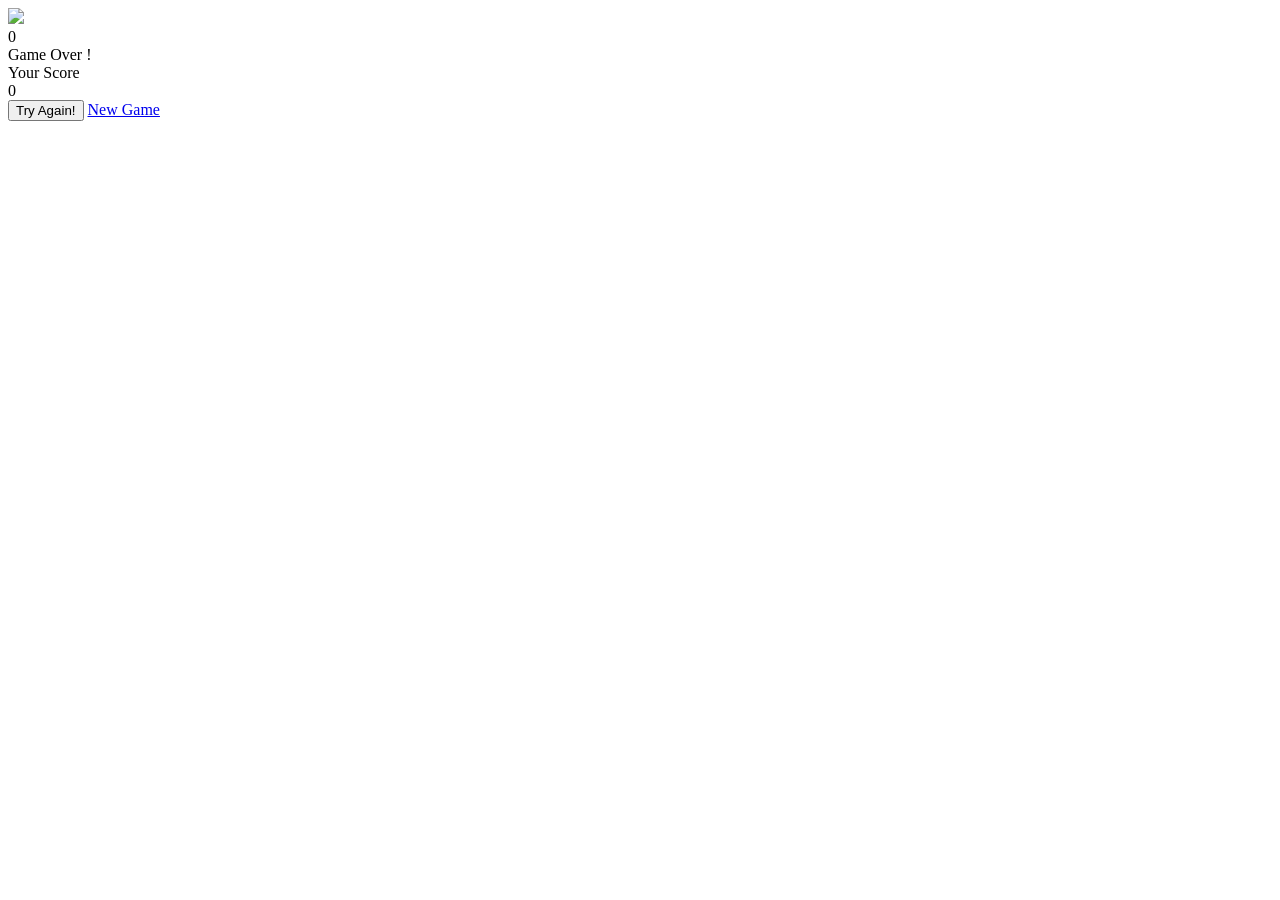
==== indexCat.html @ 8f4a55f2 "Added Score Page" ====
<!DOCTYPE html>
<html>

<head>
    <title>GameINT | Cat</title>
    <link rel="stylesheet" href="styleCat.css" />
    <link rel="icon" href="logo.jpeg">
</head>

<body onkeyup="keyCheck(event);" class="body">

    <div class="background" id="background">

        <img src="2Run (1).png" class="player" id="player" />
        <div class="score" id="score">0 </div>
        <div class="endScreen" id="endScreen">
            <div>Game Over !</div>
            <div>Your Score</div>
            <div class="endScore" id="endScore">0</div>
            <button class="btn" onclick="reload();">Try Again!</button>
            <a href="indexGame.html" class="btn2">New Game</a>
        </div>
    </div>

    <script src="scriptCat.js"></script>
</body>

</html>
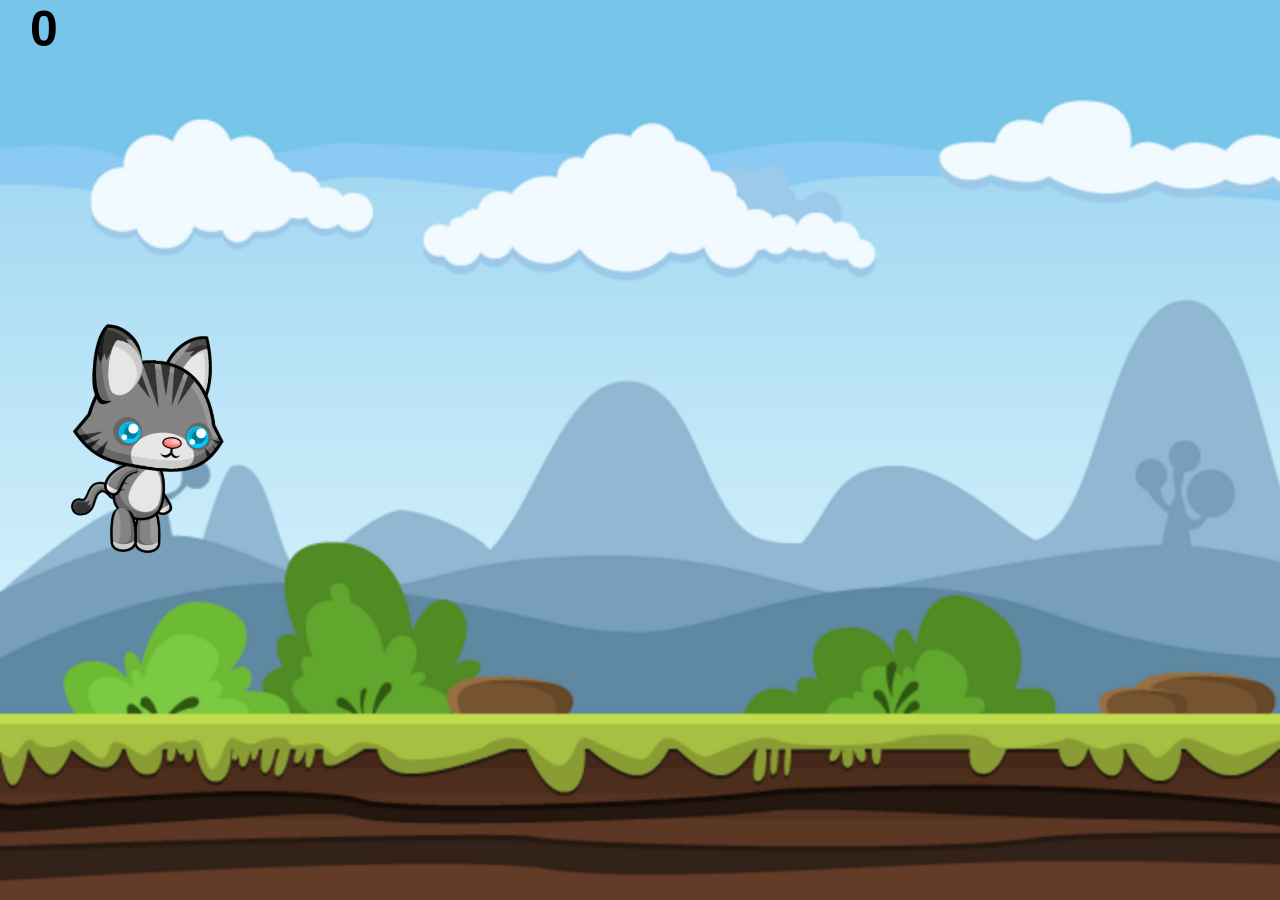
==== commit b1703341: "Update Images Paths" ====
--- a/indexCat.html
+++ b/indexCat.html
@@ -4,14 +4,14 @@
 <head>
     <title>GameINT | Cat</title>
     <link rel="stylesheet" href="styleCat.css" />
-    <link rel="icon" href="logo.jpeg">
+    <link rel="icon" href="../assests/logo.jpeg">
 </head>
 
 <body onkeyup="keyCheck(event);" class="body">
 
     <div class="background" id="background">
 
-        <img src="2Run (1).png" class="player" id="player" />
+        <img src="../assests/2Run (1).png" class="player" id="player" />
         <div class="score" id="score">0 </div>
         <div class="endScreen" id="endScreen">
             <div>Game Over !</div>
--- a/styleCat.css
+++ b/styleCat.css
@@ -0,0 +1,114 @@
+/*background styles*/
+.background {
+    width: 100vw;
+    height: 100vh;
+    background-image: url("../assests/background.png");
+    background-size: cover;
+    position: absolute;
+    overflow-x: hidden;
+}
+
+/*remove up and left margins*/
+.body {
+    margin: 0px;
+}
+
+/*player's styles*/
+.player {
+    height: 250px;
+    margin-top: 310px;
+    position: absolute;
+}
+
+/*block styles*/
+.block {
+    background-image: url("../assests/flame.gif");
+    background-size: cover;
+    width: 90px;
+    height: 150px;
+    position: absolute;
+    margin-top: 420px;
+}
+
+/*counting score styles*/
+.score {
+    position: absolute;
+    font-size: 50px;
+    font-weight: bold;
+    font-family: Arial, Helvetica, sans-serif;
+    margin-left: 30px;
+}
+
+/*game over message styles*/
+.endScreen {
+    position: absolute;
+    width: 500px;
+    height: 350px;
+    font-size: 60px;
+    font-weight: bold;
+    font-family: Arial, Helvetica, sans-serif;
+
+    justify-content: center;
+    align-items: center;
+    display: flex;
+
+    flex-direction: column;
+    margin-left: 400px;
+    margin-top: 50px;
+
+    visibility: hidden;
+}
+
+/*final score styles*/
+.endScore {
+    font-size: 70px;
+    color: brown;
+}
+
+/*Try again button styles*/
+.btn {
+    font-size: 40px;
+    font-weight: bold;
+    font-family: 'Your Word Art Font', cursive;
+    height: 60px;
+    width: 300px;
+    background-color: blueviolet;
+    color: aliceblue;
+    border: none;
+    border-radius: 50px;
+    cursor: pointer;
+    text-decoration: none;
+    margin-top: 30px;
+}
+
+.btn:hover {
+    background-color: rgb(136, 3, 141);
+    transform: scale(1.1);
+    /* Slightly scale up on hover */
+    transition: background-color 0.3s ease, transform 0.5s ease;
+}
+
+/*New game button styles*/
+.btn2 {
+    font-size: 40px;
+    font-weight: bold;
+    font-family: 'Your Word Art Font', cursive;
+    height: 60px;
+    width: 300px;
+    background-color: blueviolet;
+    color: aliceblue;
+    border: none;
+    border-radius: 50px;
+    cursor: pointer;
+    text-decoration: none;
+    margin-top: 30px;
+    text-align: center;
+}
+
+
+.btn2:hover:hover {
+    background-color: rgb(136, 3, 141);
+    transform: scale(1.1);
+    /* Slightly scale up on hover */
+    transition: background-color 0.3s ease, transform 0.5s ease;
+}
